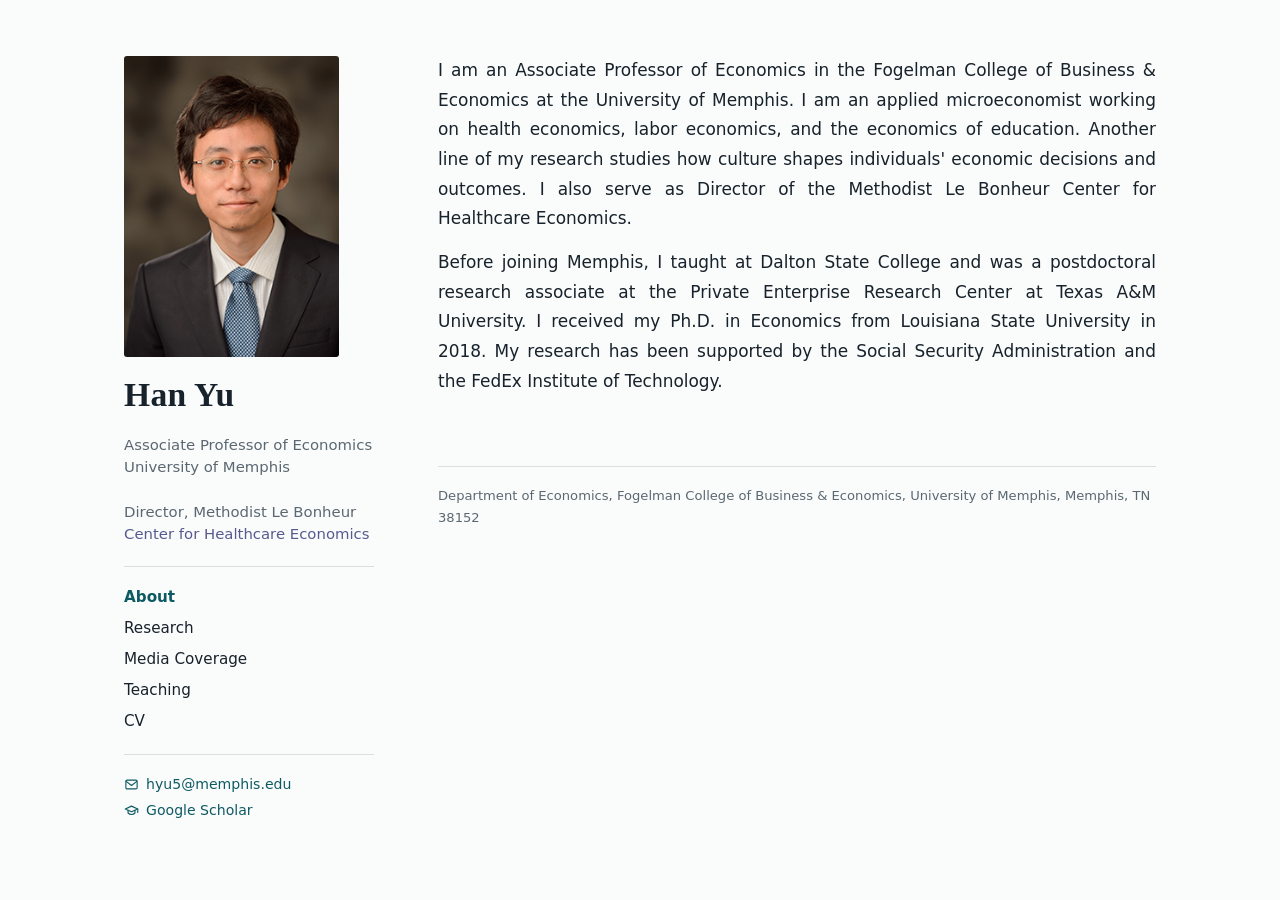
==== index.html @ abc82f6a "Add files via upload" ====
<!doctype html>
<html lang="en">
<head>
<meta charset="utf-8">
<meta name="viewport" content="width=device-width, initial-scale=1">
<title>Han Yu | Economics, University of Memphis</title>
<meta name="description" content="Han Yu is an Associate Professor of Economics at the University of Memphis and Director of the Methodist Le Bonheur Center for Healthcare Economics. Research in health economics, labor economics, and the economics of education.">
<link rel="stylesheet" href="style.css">
</head>
<body class="home">
<div class="wrap">
<aside>
<img class="photo" src="assets/han-yu.jpg" alt="Portrait of Han Yu">
<div class="sname">
<h1>Han Yu</h1>
</div>
<p class="role">Associate Professor of Economics<br>University of Memphis<br><br>Director, Methodist Le Bonheur <a class="ctr" href="https://www.memphis.edu/mlche/index.php">Center for Healthcare Economics</a></p>
<nav aria-label="Pages">
<a href="index.html" aria-current="page">About</a>
<a href="research.html">Research</a>
<a href="media.html">Media Coverage</a>
<a href="teaching.html">Teaching</a>
<a href="cv.html">CV</a>
</nav>
<div class="contact">
<a class="mail" href="mailto:hyu5@memphis.edu"><svg viewBox="0 0 24 24" width="15" height="15" fill="none" stroke="currentColor" stroke-width="1.8" stroke-linecap="round" stroke-linejoin="round" aria-hidden="true"><rect x="3" y="5" width="18" height="14" rx="2"/><path d="M3.5 7l8.5 6.5L20.5 7"/></svg>hyu5@memphis.edu</a>
<a class="mail" href="https://scholar.google.com/citations?user=G29Zjg8AAAAJ"><svg viewBox="0 0 24 24" width="15" height="15" fill="none" stroke="currentColor" stroke-width="1.8" stroke-linecap="round" stroke-linejoin="round" aria-hidden="true"><path d="M2 9.5L12 5l10 4.5L12 14z"/><path d="M6.5 11.8V16c1.5 1.6 3.4 2.4 5.5 2.4s4-.8 5.5-2.4v-4.2"/><path d="M22 9.5V15"/></svg>Google Scholar</a>
</div>
</aside>
<main>
<section id="about">
<p class="bio">I am an Associate Professor of Economics in the Fogelman College of Business &amp; Economics at the University of Memphis. I am an applied microeconomist working on health economics, labor economics, and the economics of education. Another line of my research studies how culture shapes individuals' economic decisions and outcomes. I also serve as Director of the Methodist Le Bonheur Center for Healthcare Economics.</p>
<p class="bio">Before joining Memphis, I taught at Dalton State College and was a postdoctoral research associate at the Private Enterprise Research Center at Texas A&amp;M University. I received my Ph.D. in Economics from Louisiana State University in 2018. My research has been supported by the Social Security Administration and the FedEx Institute of Technology.</p>
</section>
<footer>Department of Economics, Fogelman College of Business &amp; Economics, University of Memphis, Memphis, TN 38152</footer>
</main>
</div>

</body>
</html>
---- style.css ----
/* Layout: fixed identity column on the left, one long reading column on the right; stacks on phones. No external fonts or scripts. */
:root{--bg:#fafbfb;--panel:#f0f3f3;--ink:#17222b;--muted:#5b6872;--line:#d9dfe1;--accent:#0e5a63;--ctr:#565a8f;
--serif:"Iowan Old Style","Palatino Linotype",Palatino,"Book Antiqua",Georgia,"Songti SC",serif;
--sans:system-ui,-apple-system,"Segoe UI",Roboto,"Helvetica Neue","PingFang SC","Microsoft YaHei",sans-serif}
@media (prefers-color-scheme:dark){:root{--bg:#11181d;--panel:#182228;--ink:#e6ecee;--muted:#9aa8b0;--line:#2a373e;--accent:#7cc7cf;--ctr:#a9acd6;color-scheme:dark}}
*{box-sizing:border-box}
html{scroll-behavior:smooth}
@media (prefers-reduced-motion:reduce){html{scroll-behavior:auto}}
body{margin:0;background:var(--bg);color:var(--ink);font:16px/1.65 var(--sans)}
a{color:var(--accent);text-decoration:none}
a:hover{text-decoration:underline}
a:focus-visible{outline:2px solid var(--accent);outline-offset:3px;border-radius:2px}
.wrap{max-width:1080px;margin:0 auto;padding-inline:24px;display:grid;grid-template-columns:250px minmax(0,1fr);gap:64px}
aside{position:sticky;top:0;align-self:start;padding-block:56px 32px;display:flex;flex-direction:column;gap:20px}
.photo{width:215px;aspect-ratio:5/7;object-fit:cover;border-radius:3px;background:var(--panel);max-width:100%}
h1{font:600 2.1rem/1.1 var(--serif);margin:0;letter-spacing:.01em}
.role{color:var(--muted);font-size:.93rem;line-height:1.5;margin:0}
nav{display:flex;flex-direction:column;gap:6px;border-top:1px solid var(--line);padding-top:18px}
nav a{color:var(--ink);font-size:.95rem}
nav a:hover{color:var(--accent)}
.contact{font-size:.88rem;color:var(--muted);display:flex;flex-direction:column;gap:3px;border-top:1px solid var(--line);padding-top:18px}
main{padding-block:56px 80px;display:flex;flex-direction:column;gap:56px;min-width:0}
section{scroll-margin-top:24px}
h2{font:600 1.45rem/1.2 var(--serif);margin:0 0 18px;padding-bottom:10px;border-bottom:1px solid var(--line);text-wrap:balance}
h3{font:600 .8rem/1.3 var(--sans);letter-spacing:.09em;text-transform:uppercase;color:var(--muted);margin:26px 0 10px}
p{margin:0 0 14px;text-align:justify;hyphens:auto;-webkit-hyphens:auto}
aside p{text-align:left;hyphens:manual}
.lead{font:1.2rem/1.6 var(--serif)}
ul{list-style:none;margin:0;padding:0}
.papers{display:flex;flex-direction:column;gap:16px}
.papers .t{display:block;font:600 1.04rem/1.4 var(--serif);color:var(--ink)}
.papers a.t:hover{color:var(--accent)}
.papers .m{display:block;color:var(--muted);font-size:.92rem}
.inst{display:grid;grid-template-columns:210px minmax(0,1fr);gap:8px 28px;padding:16px 0;border-bottom:1px solid var(--line);align-items:baseline}
.inst:last-child{border-bottom:0}
.inst h3{margin:0;line-height:1.6}
.rows li{padding:2px 0;font-size:.97rem}
.rows .d,.media .d{color:var(--muted);font-size:.86rem;font-variant-numeric:tabular-nums;white-space:nowrap}
.media li{display:grid;grid-template-columns:150px minmax(0,1fr) auto;gap:14px;padding:9px 0;border-bottom:1px solid var(--line);align-items:baseline}
.media .o{font-weight:600;font-size:.9rem}
.media .t{color:var(--ink);font-size:.95rem}
.media .t:hover{color:var(--accent)}
.btn{display:inline-block;border:1px solid var(--accent);padding:8px 16px;border-radius:3px;font-size:.93rem}
.btn:hover{background:var(--accent);color:var(--bg);text-decoration:none}
.cite{display:flex;align-items:center;gap:8px;margin-top:5px;font-size:.8rem;color:var(--muted);font-variant-numeric:tabular-nums}
.cite i{display:block;height:7px;min-width:3px;border-radius:2px;background:var(--accent);opacity:.8}
.cite b{font-weight:500}
.metrics{color:var(--muted);font-size:.9rem;margin:-6px 0 4px}
.mail{display:inline-flex;align-items:center;gap:7px}
.cvl li{display:grid;grid-template-columns:120px minmax(0,1fr);gap:16px;padding:4px 0;font-size:.96rem;align-items:baseline}
.cvl .d{color:var(--muted);font-size:.86rem;font-variant-numeric:tabular-nums}
.bio{font-size:1.06rem;line-height:1.75}
.ctr{color:var(--ctr)}
.grp{font:italic 600 1.05rem/1.4 var(--serif);text-align:left;margin:26px 0 6px}
h2+.grp{margin-top:4px}
.btnrow{display:flex;flex-wrap:wrap;gap:12px;text-align:left}
.btnrow .btn{font-weight:600}
#research h3{font-size:1.3rem;letter-spacing:.06em;color:var(--ink);margin:36px 0 16px}
.small{color:var(--muted);font-size:.92rem}
footer{color:var(--muted);font-size:.82rem;border-top:1px solid var(--line);padding-top:18px}
@media (max-width:820px){
.wrap{grid-template-columns:1fr;gap:0;padding-inline:20px}
aside{position:static;padding-block:32px 8px}
.photo{width:160px}
nav{flex-direction:row;flex-wrap:wrap;gap:6px 18px}
main{padding-block:32px 56px;gap:44px}
.media li{grid-template-columns:1fr;gap:2px}
.inst{grid-template-columns:1fr;gap:6px}
.cvl li{grid-template-columns:1fr;gap:0;padding:6px 0}
}
nav a[aria-current]{color:var(--accent);font-weight:600}
@media (max-width:820px){body.sub .photo{display:none}}
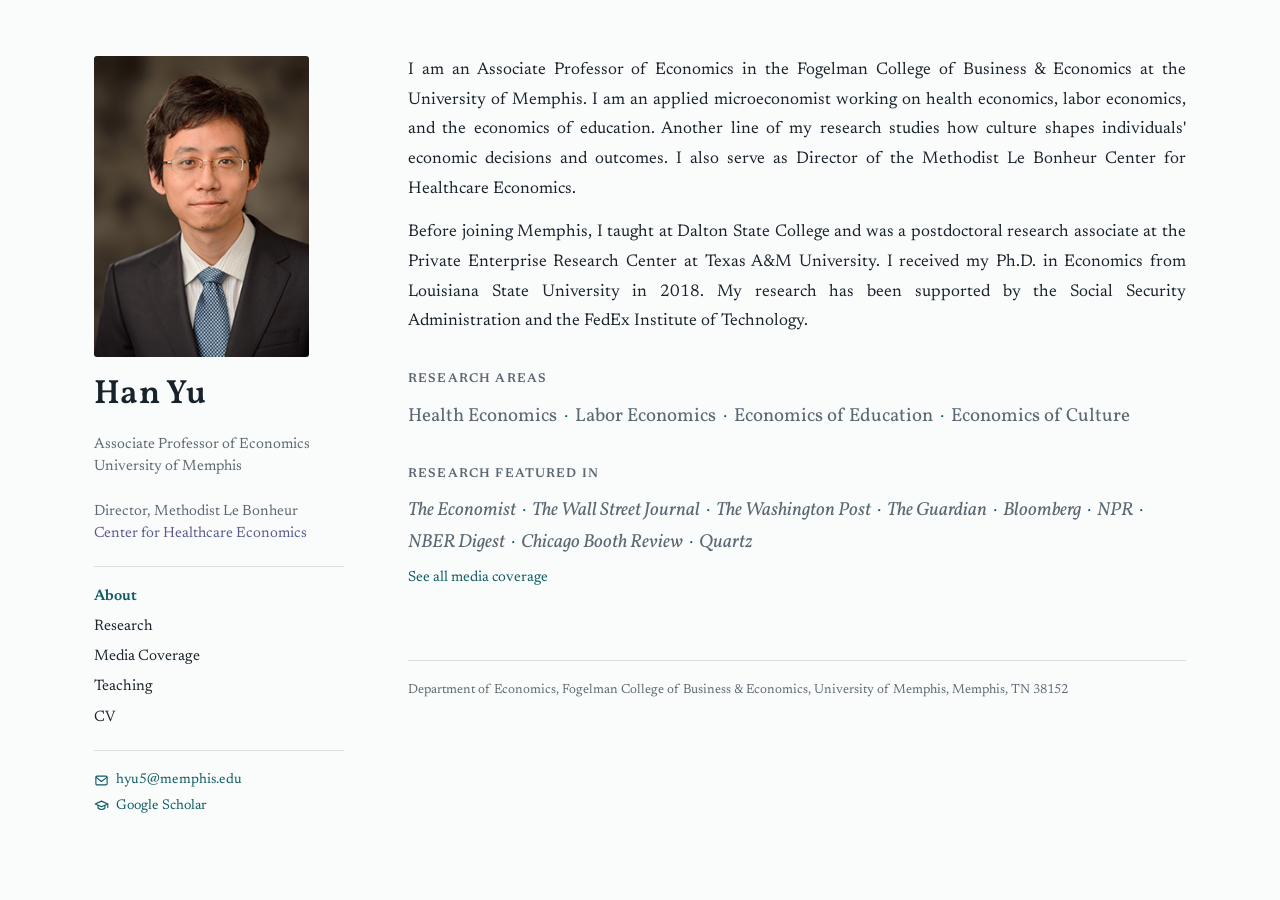
==== commit 25439d87: "Add files via upload" ====
--- a/index.html
+++ b/index.html
@@ -31,6 +31,11 @@
 <section id="about">
 <p class="bio">I am an Associate Professor of Economics in the Fogelman College of Business &amp; Economics at the University of Memphis. I am an applied microeconomist working on health economics, labor economics, and the economics of education. Another line of my research studies how culture shapes individuals' economic decisions and outcomes. I also serve as Director of the Methodist Le Bonheur Center for Healthcare Economics.</p>
 <p class="bio">Before joining Memphis, I taught at Dalton State College and was a postdoctoral research associate at the Private Enterprise Research Center at Texas A&amp;M University. I received my Ph.D. in Economics from Louisiana State University in 2018. My research has been supported by the Social Security Administration and the FedEx Institute of Technology.</p>
+<h3>Research areas</h3>
+<p class="feat">Health Economics <b>&middot;</b> Labor Economics <b>&middot;</b> Economics of Education <b>&middot;</b> Economics of Culture</p>
+<h3>Research featured in</h3>
+<p class="feat outlets">The Economist <b>&middot;</b> The Wall Street Journal <b>&middot;</b> The Washington Post <b>&middot;</b> The Guardian <b>&middot;</b> Bloomberg <b>&middot;</b> NPR <b>&middot;</b> NBER Digest <b>&middot;</b> Chicago Booth Review <b>&middot;</b> Quartz</p>
+<p class="small" style="text-align:left"><a href="media.html">See all media coverage</a></p>
 </section>
 <footer>Department of Economics, Fogelman College of Business &amp; Economics, University of Memphis, Memphis, TN 38152</footer>
 </main>
--- a/style.css
+++ b/style.css
@@ -1,17 +1,25 @@
 
+@font-face{font-family:Vollkorn;src:url(assets/fonts/vollkorn-latin-400-normal.woff2) format('woff2');font-weight:400;font-style:normal;font-display:swap}
+@font-face{font-family:Vollkorn;src:url(assets/fonts/vollkorn-latin-400-italic.woff2) format('woff2');font-weight:400;font-style:italic;font-display:swap}
+@font-face{font-family:Vollkorn;src:url(assets/fonts/vollkorn-latin-600-normal.woff2) format('woff2');font-weight:600;font-style:normal;font-display:swap}
+@font-face{font-family:Vollkorn;src:url(assets/fonts/vollkorn-latin-600-italic.woff2) format('woff2');font-weight:600;font-style:italic;font-display:swap}
+@font-face{font-family:Newsreader;src:url(assets/fonts/newsreader-latin-400-normal.woff2) format('woff2');font-weight:400;font-style:normal;font-display:swap}
+@font-face{font-family:Newsreader;src:url(assets/fonts/newsreader-latin-400-italic.woff2) format('woff2');font-weight:400;font-style:italic;font-display:swap}
+@font-face{font-family:Newsreader;src:url(assets/fonts/newsreader-latin-600-normal.woff2) format('woff2');font-weight:600;font-style:normal;font-display:swap}
+@font-face{font-family:Newsreader;src:url(assets/fonts/newsreader-latin-600-italic.woff2) format('woff2');font-weight:600;font-style:italic;font-display:swap}
 /* Layout: fixed identity column on the left, one long reading column on the right; stacks on phones. No external fonts or scripts. */
 :root{--bg:#fafbfb;--panel:#f0f3f3;--ink:#17222b;--muted:#5b6872;--line:#d9dfe1;--accent:#0e5a63;--ctr:#565a8f;
---serif:"Iowan Old Style","Palatino Linotype",Palatino,"Book Antiqua",Georgia,"Songti SC",serif;
---sans:system-ui,-apple-system,"Segoe UI",Roboto,"Helvetica Neue","PingFang SC","Microsoft YaHei",sans-serif}
+--serif:Vollkorn,"Iowan Old Style","Palatino Linotype",Palatino,"Book Antiqua",Georgia,"Songti SC",serif;
+--sans:Newsreader,Georgia,"Songti SC",system-ui,-apple-system,"Segoe UI",Roboto,"Helvetica Neue","PingFang SC","Microsoft YaHei",sans-serif}
 @media (prefers-color-scheme:dark){:root{--bg:#11181d;--panel:#182228;--ink:#e6ecee;--muted:#9aa8b0;--line:#2a373e;--accent:#7cc7cf;--ctr:#a9acd6;color-scheme:dark}}
 *{box-sizing:border-box}
 html{scroll-behavior:smooth}
 @media (prefers-reduced-motion:reduce){html{scroll-behavior:auto}}
-body{margin:0;background:var(--bg);color:var(--ink);font:16px/1.65 var(--sans)}
+body{margin:0;background:var(--bg);color:var(--ink);font:17.5px/1.6 var(--sans)}
 a{color:var(--accent);text-decoration:none}
 a:hover{text-decoration:underline}
 a:focus-visible{outline:2px solid var(--accent);outline-offset:3px;border-radius:2px}
-.wrap{max-width:1080px;margin:0 auto;padding-inline:24px;display:grid;grid-template-columns:250px minmax(0,1fr);gap:64px}
+.wrap{max-width:1140px;margin:0 auto;padding-inline:24px;display:grid;grid-template-columns:250px minmax(0,1fr);gap:64px}
 aside{position:sticky;top:0;align-self:start;padding-block:56px 32px;display:flex;flex-direction:column;gap:20px}
 .photo{width:215px;aspect-ratio:5/7;object-fit:cover;border-radius:3px;background:var(--panel);max-width:100%}
 h1{font:600 2.1rem/1.1 var(--serif);margin:0;letter-spacing:.01em}
@@ -38,8 +46,8 @@
 .rows li{padding:2px 0;font-size:.97rem}
 .rows .d,.media .d{color:var(--muted);font-size:.86rem;font-variant-numeric:tabular-nums;white-space:nowrap}
 .media li{display:grid;grid-template-columns:150px minmax(0,1fr) auto;gap:14px;padding:9px 0;border-bottom:1px solid var(--line);align-items:baseline}
-.media .o{font-weight:600;font-size:.9rem}
-.media .t{color:var(--ink);font-size:.95rem}
+.media .o{font-weight:600;font-size:.86rem;color:var(--muted)}
+.media .t{color:var(--ink);font:1.04rem/1.45 var(--serif)}
 .media .t:hover{color:var(--accent)}
 .btn{display:inline-block;border:1px solid var(--accent);padding:8px 16px;border-radius:3px;font-size:.93rem}
 .btn:hover{background:var(--accent);color:var(--bg);text-decoration:none}
@@ -51,12 +59,18 @@
 .cvl li{display:grid;grid-template-columns:120px minmax(0,1fr);gap:16px;padding:4px 0;font-size:.96rem;align-items:baseline}
 .cvl .d{color:var(--muted);font-size:.86rem;font-variant-numeric:tabular-nums}
 .bio{font-size:1.06rem;line-height:1.75}
-.ctr{color:var(--ctr)}
-.grp{font:italic 600 1.05rem/1.4 var(--serif);text-align:left;margin:26px 0 6px}
-h2+.grp{margin-top:4px}
+.ctr{color:var(--ctr);display:block}
+.grp{font:italic 600 1.22rem/1.35 var(--serif);text-align:left;hyphens:manual;color:var(--ink);margin:52px 0 2px;padding:14px 16px;background:var(--panel);border-radius:3px}
+h2+.grp{margin-top:6px}
 .btnrow{display:flex;flex-wrap:wrap;gap:12px;text-align:left}
 .btnrow .btn{font-weight:600}
-#research h3{font-size:1.3rem;letter-spacing:.06em;color:var(--ink);margin:36px 0 16px}
+#research h3{font-size:1.2rem;letter-spacing:.06em;color:var(--ink);margin:48px 0 18px;padding:12px 16px;background:var(--panel);border-radius:3px}
+#research h2+h3,#research .metrics+h3{margin-top:6px}
+.papers .m i{font-weight:600}
+#about h3{margin:34px 0 12px}
+.feat{color:var(--muted);font:1.18rem/1.7 var(--serif);text-align:left;hyphens:manual;margin-bottom:8px}
+.outlets{font-style:italic;color:var(--muted)}
+.feat b{font-style:normal;color:var(--accent);font-weight:400;padding:0 3px}
 .small{color:var(--muted);font-size:.92rem}
 footer{color:var(--muted);font-size:.82rem;border-top:1px solid var(--line);padding-top:18px}
 @media (max-width:820px){
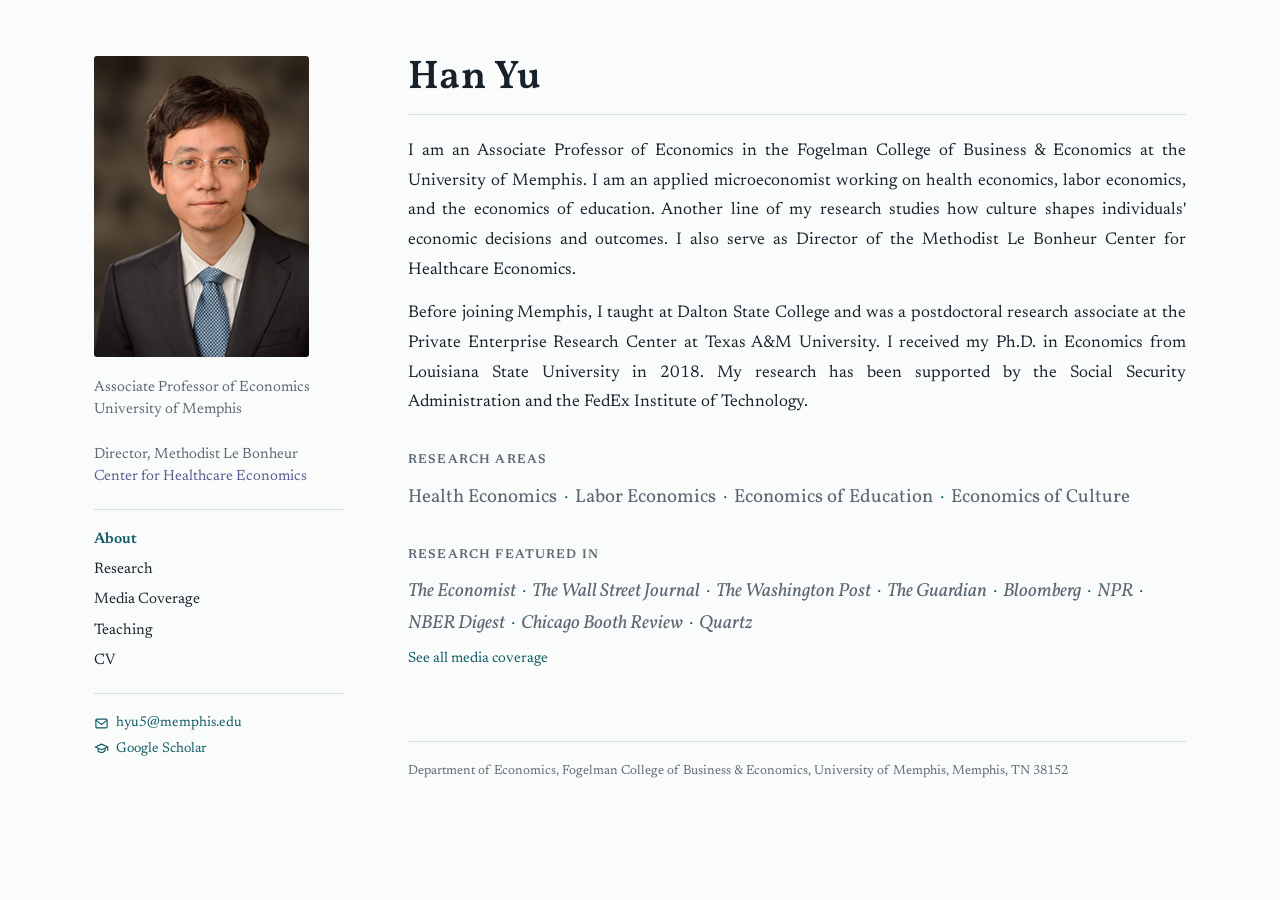
==== commit 3f14cc81: "Add files via upload" ====
--- a/index.html
+++ b/index.html
@@ -29,6 +29,7 @@
 </aside>
 <main>
 <section id="about">
+<h1 class="mname">Han Yu</h1>
 <p class="bio">I am an Associate Professor of Economics in the Fogelman College of Business &amp; Economics at the University of Memphis. I am an applied microeconomist working on health economics, labor economics, and the economics of education. Another line of my research studies how culture shapes individuals' economic decisions and outcomes. I also serve as Director of the Methodist Le Bonheur Center for Healthcare Economics.</p>
 <p class="bio">Before joining Memphis, I taught at Dalton State College and was a postdoctoral research associate at the Private Enterprise Research Center at Texas A&amp;M University. I received my Ph.D. in Economics from Louisiana State University in 2018. My research has been supported by the Social Security Administration and the FedEx Institute of Technology.</p>
 <h3>Research areas</h3>
--- a/style.css
+++ b/style.css
@@ -84,4 +84,6 @@
 .cvl li{grid-template-columns:1fr;gap:0;padding:6px 0}
 }
 nav a[aria-current]{color:var(--accent);font-weight:600}
-@media (max-width:820px){body.sub .photo{display:none}}
+.mname{font-size:2.5rem;margin:0 0 22px;padding-bottom:14px;border-bottom:1px solid var(--line)}
+body.home .sname{display:none}
+@media (max-width:820px){body.sub .photo{display:none}body.home .sname{display:block}.mname{display:none}}
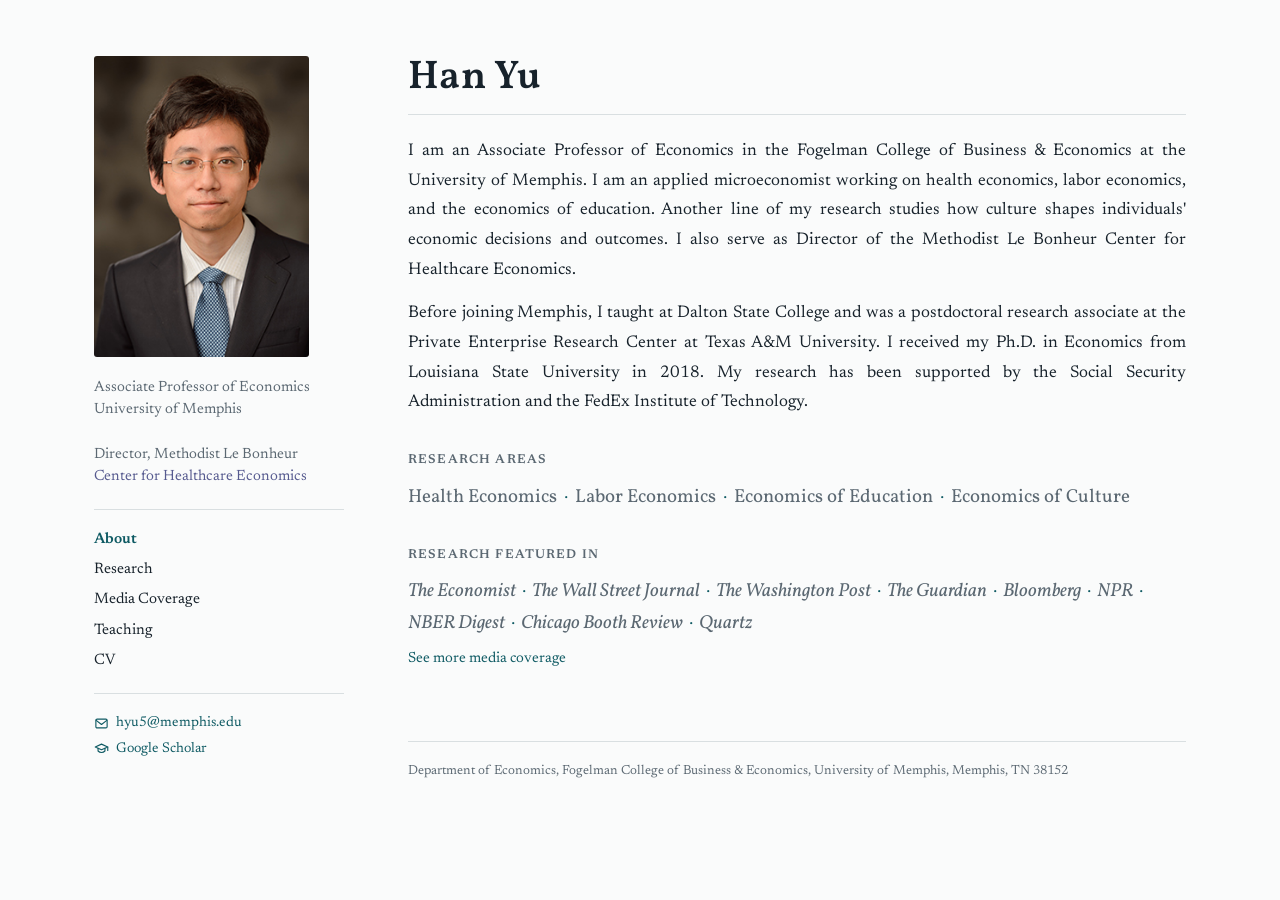
==== commit be648536: "Add files via upload" ====
--- a/index.html
+++ b/index.html
@@ -36,7 +36,7 @@
 <p class="feat">Health Economics <b>&middot;</b> Labor Economics <b>&middot;</b> Economics of Education <b>&middot;</b> Economics of Culture</p>
 <h3>Research featured in</h3>
 <p class="feat outlets">The Economist <b>&middot;</b> The Wall Street Journal <b>&middot;</b> The Washington Post <b>&middot;</b> The Guardian <b>&middot;</b> Bloomberg <b>&middot;</b> NPR <b>&middot;</b> NBER Digest <b>&middot;</b> Chicago Booth Review <b>&middot;</b> Quartz</p>
-<p class="small" style="text-align:left"><a href="media.html">See all media coverage</a></p>
+<p class="small" style="text-align:left"><a href="media.html">See more media coverage</a></p>
 </section>
 <footer>Department of Economics, Fogelman College of Business &amp; Economics, University of Memphis, Memphis, TN 38152</footer>
 </main>
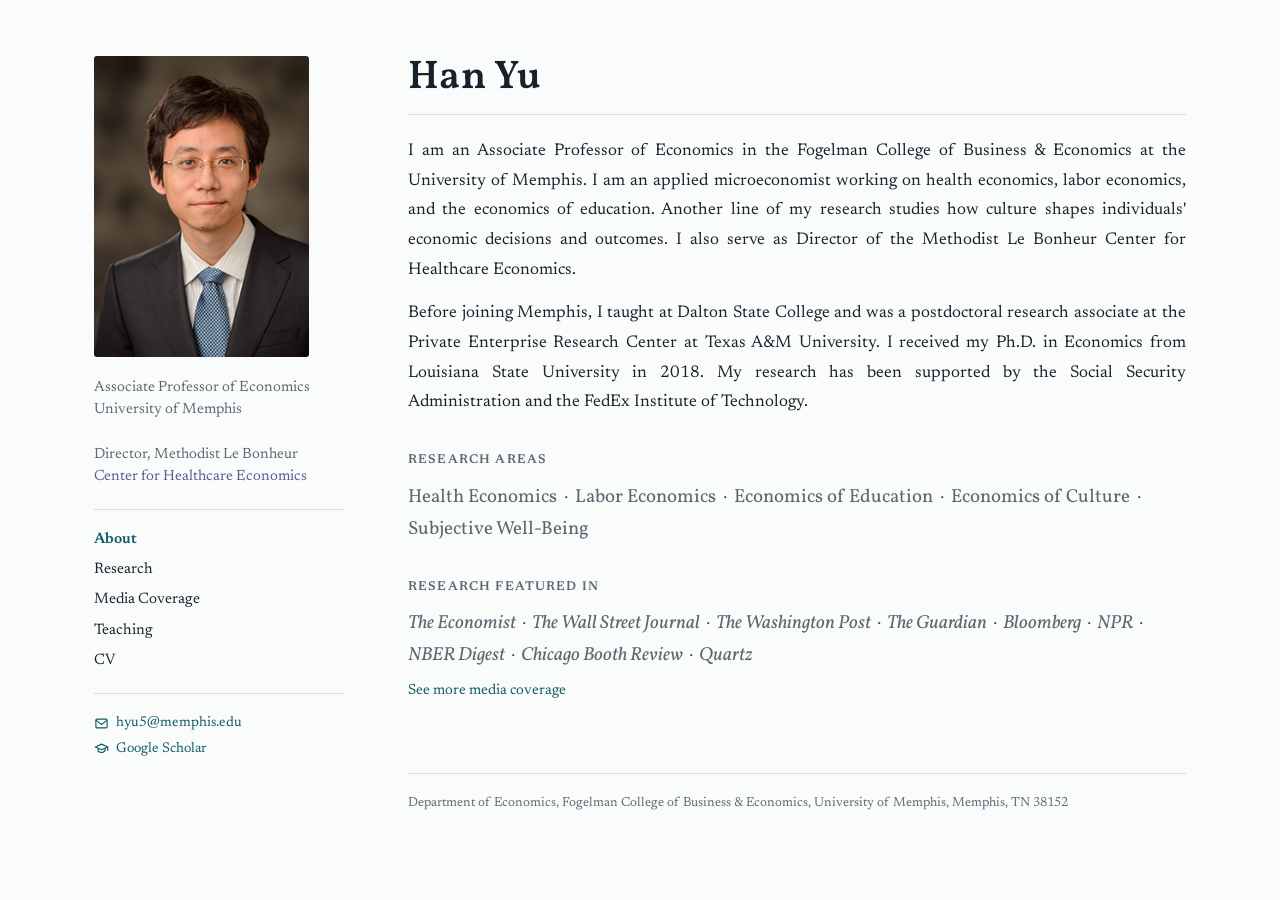
==== commit e672185d: "Add files via upload" ====
--- a/index.html
+++ b/index.html
@@ -33,7 +33,7 @@
 <p class="bio">I am an Associate Professor of Economics in the Fogelman College of Business &amp; Economics at the University of Memphis. I am an applied microeconomist working on health economics, labor economics, and the economics of education. Another line of my research studies how culture shapes individuals' economic decisions and outcomes. I also serve as Director of the Methodist Le Bonheur Center for Healthcare Economics.</p>
 <p class="bio">Before joining Memphis, I taught at Dalton State College and was a postdoctoral research associate at the Private Enterprise Research Center at Texas A&amp;M University. I received my Ph.D. in Economics from Louisiana State University in 2018. My research has been supported by the Social Security Administration and the FedEx Institute of Technology.</p>
 <h3>Research areas</h3>
-<p class="feat">Health Economics <b>&middot;</b> Labor Economics <b>&middot;</b> Economics of Education <b>&middot;</b> Economics of Culture</p>
+<p class="feat">Health Economics <b>&middot;</b> Labor Economics <b>&middot;</b> Economics of Education <b>&middot;</b> Economics of Culture <b>&middot;</b> Subjective Well-Being</p>
 <h3>Research featured in</h3>
 <p class="feat outlets">The Economist <b>&middot;</b> The Wall Street Journal <b>&middot;</b> The Washington Post <b>&middot;</b> The Guardian <b>&middot;</b> Bloomberg <b>&middot;</b> NPR <b>&middot;</b> NBER Digest <b>&middot;</b> Chicago Booth Review <b>&middot;</b> Quartz</p>
 <p class="small" style="text-align:left"><a href="media.html">See more media coverage</a></p>
--- a/style.css
+++ b/style.css
@@ -71,6 +71,7 @@
 .feat{color:var(--muted);font:1.18rem/1.7 var(--serif);text-align:left;hyphens:manual;margin-bottom:8px}
 .outlets{font-style:italic;color:var(--muted)}
 .feat b{font-style:normal;color:var(--accent);font-weight:400;padding:0 3px}
+.cvl li>span:last-child{text-align:justify;hyphens:auto;-webkit-hyphens:auto}
 .small{color:var(--muted);font-size:.92rem}
 footer{color:var(--muted);font-size:.82rem;border-top:1px solid var(--line);padding-top:18px}
 @media (max-width:820px){
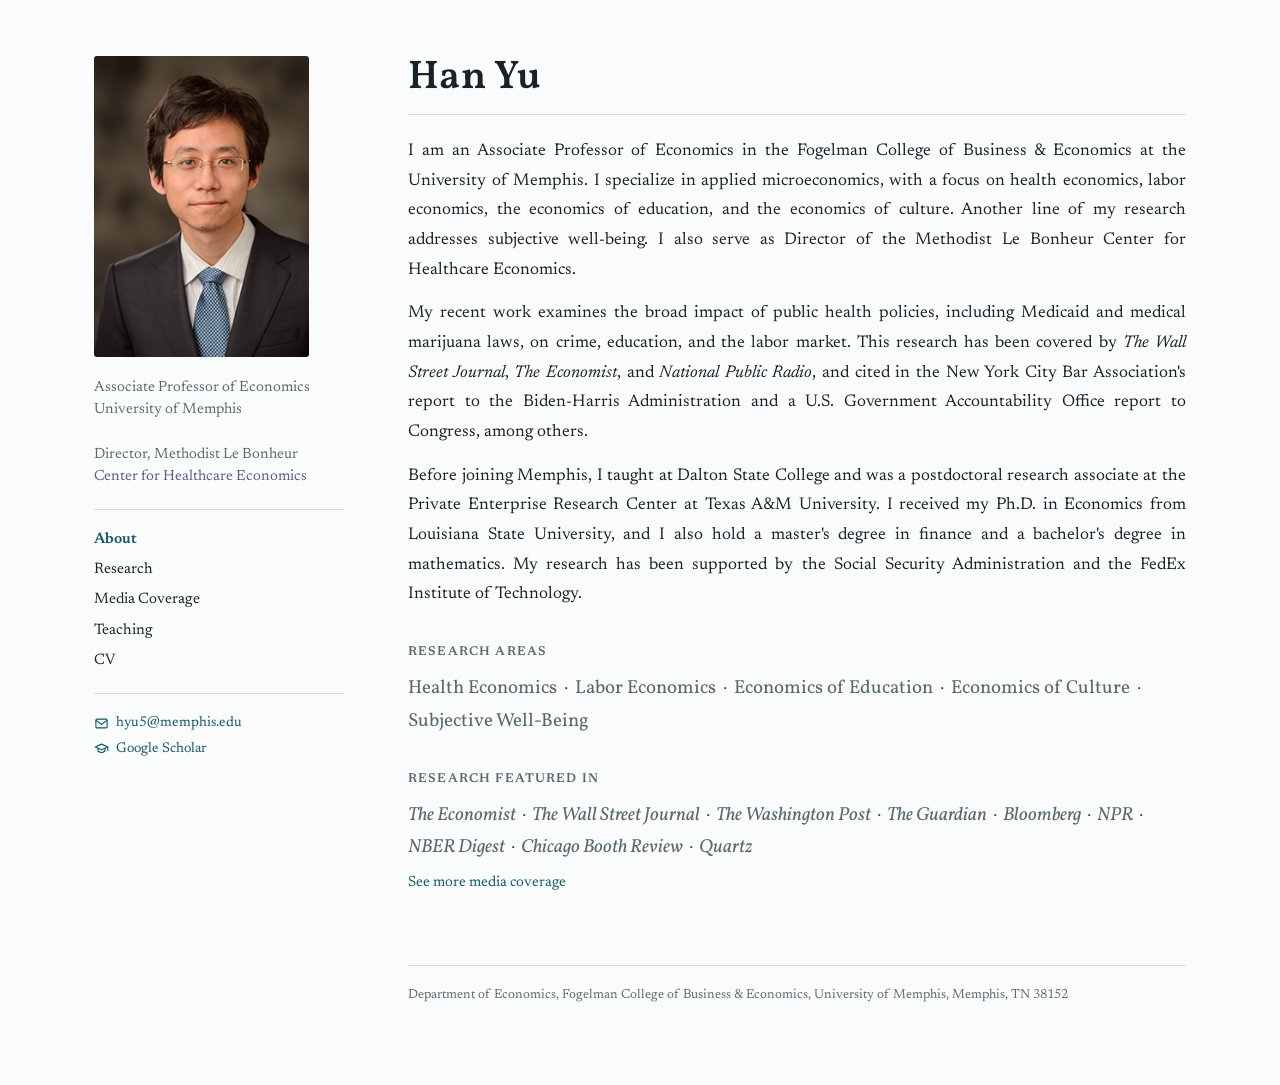
==== commit 0b2e9cb0: "Add files via upload" ====
--- a/index.html
+++ b/index.html
@@ -30,8 +30,9 @@
 <main>
 <section id="about">
 <h1 class="mname">Han Yu</h1>
-<p class="bio">I am an Associate Professor of Economics in the Fogelman College of Business &amp; Economics at the University of Memphis. I am an applied microeconomist working on health economics, labor economics, and the economics of education. Another line of my research studies how culture shapes individuals' economic decisions and outcomes. I also serve as Director of the Methodist Le Bonheur Center for Healthcare Economics.</p>
-<p class="bio">Before joining Memphis, I taught at Dalton State College and was a postdoctoral research associate at the Private Enterprise Research Center at Texas A&amp;M University. I received my Ph.D. in Economics from Louisiana State University in 2018. My research has been supported by the Social Security Administration and the FedEx Institute of Technology.</p>
+<p class="bio">I am an Associate Professor of Economics in the Fogelman College of Business &amp; Economics at the University of Memphis. I specialize in applied microeconomics, with a focus on health economics, labor economics, the economics of education, and the economics of culture. Another line of my research addresses subjective well-being. I also serve as Director of the Methodist Le Bonheur Center for Healthcare Economics.</p>
+<p class="bio">My recent work examines the broad impact of public health policies, including Medicaid and medical marijuana laws, on crime, education, and the labor market. This research has been covered by <i>The Wall Street Journal</i>, <i>The Economist</i>, and <i>National Public Radio</i>, and cited in the New York City Bar Association's report to the Biden-Harris Administration and a U.S. Government Accountability Office report to Congress, among others.</p>
+<p class="bio">Before joining Memphis, I taught at Dalton State College and was a postdoctoral research associate at the Private Enterprise Research Center at Texas A&amp;M University. I received my Ph.D. in Economics from Louisiana State University, and I also hold a master's degree in finance and a bachelor's degree in mathematics. My research has been supported by the Social Security Administration and the FedEx Institute of Technology.</p>
 <h3>Research areas</h3>
 <p class="feat">Health Economics <b>&middot;</b> Labor Economics <b>&middot;</b> Economics of Education <b>&middot;</b> Economics of Culture <b>&middot;</b> Subjective Well-Being</p>
 <h3>Research featured in</h3>
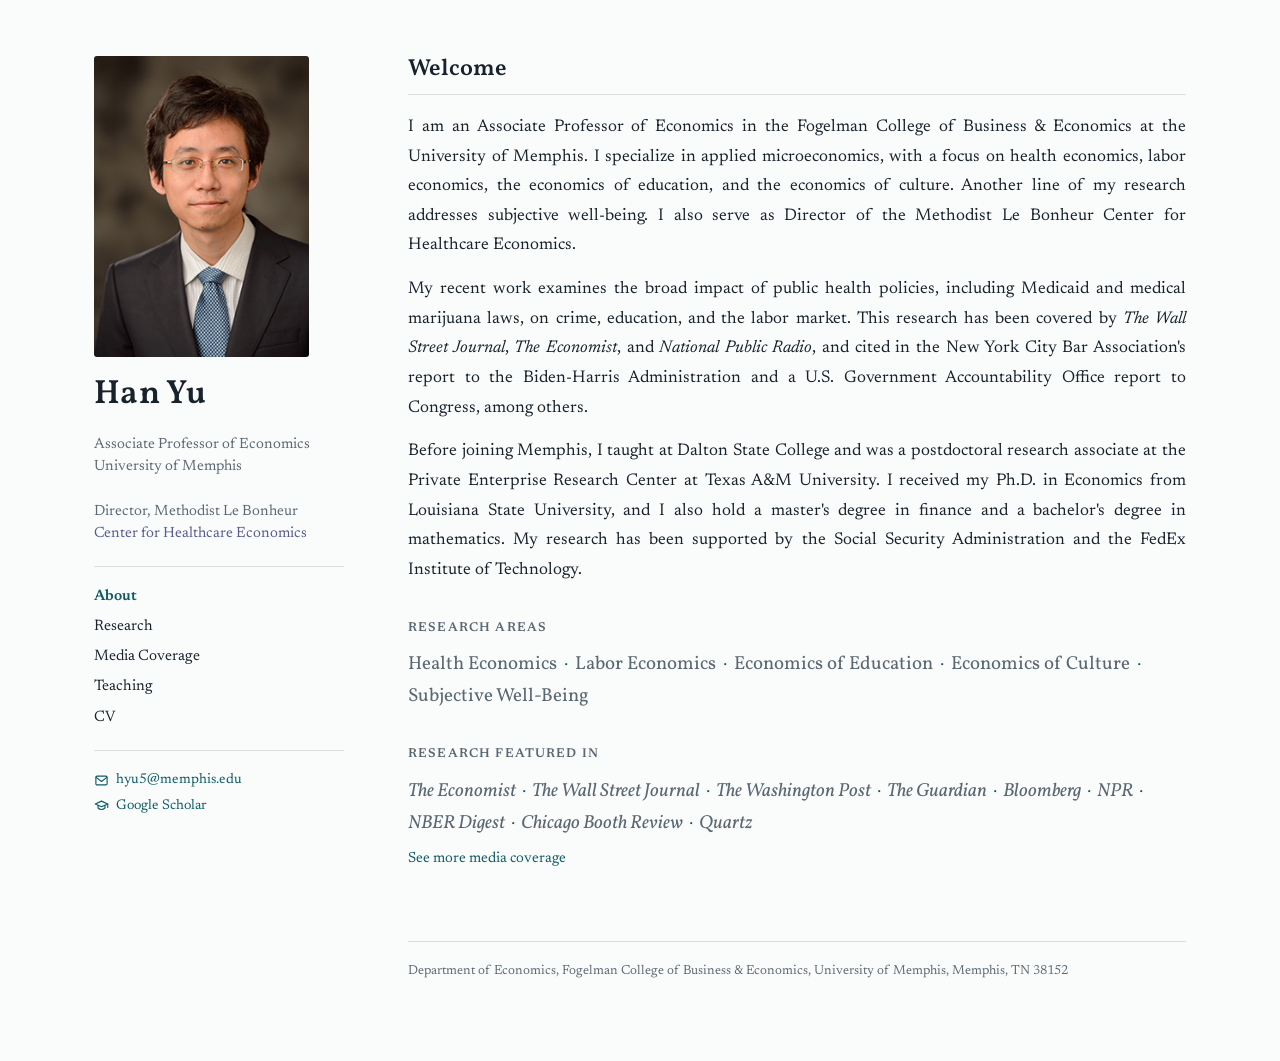
==== commit 59c1bace: "Add files via upload" ====
--- a/index.html
+++ b/index.html
@@ -29,7 +29,7 @@
 </aside>
 <main>
 <section id="about">
-<h1 class="mname">Han Yu</h1>
+<h2>Welcome</h2>
 <p class="bio">I am an Associate Professor of Economics in the Fogelman College of Business &amp; Economics at the University of Memphis. I specialize in applied microeconomics, with a focus on health economics, labor economics, the economics of education, and the economics of culture. Another line of my research addresses subjective well-being. I also serve as Director of the Methodist Le Bonheur Center for Healthcare Economics.</p>
 <p class="bio">My recent work examines the broad impact of public health policies, including Medicaid and medical marijuana laws, on crime, education, and the labor market. This research has been covered by <i>The Wall Street Journal</i>, <i>The Economist</i>, and <i>National Public Radio</i>, and cited in the New York City Bar Association's report to the Biden-Harris Administration and a U.S. Government Accountability Office report to Congress, among others.</p>
 <p class="bio">Before joining Memphis, I taught at Dalton State College and was a postdoctoral research associate at the Private Enterprise Research Center at Texas A&amp;M University. I received my Ph.D. in Economics from Louisiana State University, and I also hold a master's degree in finance and a bachelor's degree in mathematics. My research has been supported by the Social Security Administration and the FedEx Institute of Technology.</p>
--- a/style.css
+++ b/style.css
@@ -85,6 +85,4 @@
 .cvl li{grid-template-columns:1fr;gap:0;padding:6px 0}
 }
 nav a[aria-current]{color:var(--accent);font-weight:600}
-.mname{font-size:2.5rem;margin:0 0 22px;padding-bottom:14px;border-bottom:1px solid var(--line)}
-body.home .sname{display:none}
-@media (max-width:820px){body.sub .photo{display:none}body.home .sname{display:block}.mname{display:none}}
+@media (max-width:820px){body.sub .photo{display:none}}
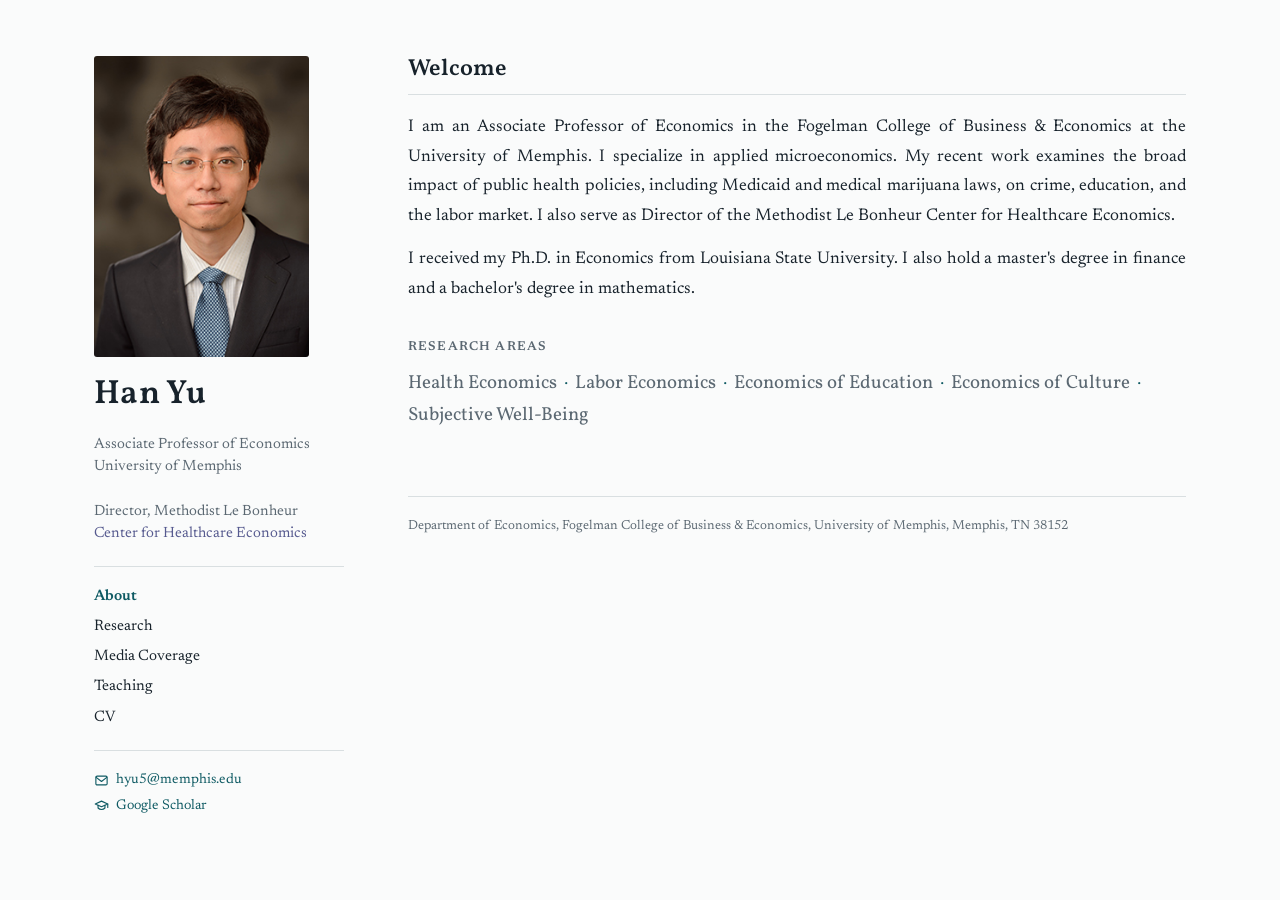
==== commit 8cd90681: "Add files via upload" ====
--- a/index.html
+++ b/index.html
@@ -30,14 +30,10 @@
 <main>
 <section id="about">
 <h2>Welcome</h2>
-<p class="bio">I am an Associate Professor of Economics in the Fogelman College of Business &amp; Economics at the University of Memphis. I specialize in applied microeconomics, with a focus on health economics, labor economics, the economics of education, and the economics of culture. Another line of my research addresses subjective well-being. I also serve as Director of the Methodist Le Bonheur Center for Healthcare Economics.</p>
-<p class="bio">My recent work examines the broad impact of public health policies, including Medicaid and medical marijuana laws, on crime, education, and the labor market. This research has been covered by <i>The Wall Street Journal</i>, <i>The Economist</i>, and <i>National Public Radio</i>, and cited in the New York City Bar Association's report to the Biden-Harris Administration and a U.S. Government Accountability Office report to Congress, among others.</p>
-<p class="bio">Before joining Memphis, I taught at Dalton State College and was a postdoctoral research associate at the Private Enterprise Research Center at Texas A&amp;M University. I received my Ph.D. in Economics from Louisiana State University, and I also hold a master's degree in finance and a bachelor's degree in mathematics. My research has been supported by the Social Security Administration and the FedEx Institute of Technology.</p>
+<p class="bio">I am an Associate Professor of Economics in the Fogelman College of Business &amp; Economics at the University of Memphis. I specialize in applied microeconomics. My recent work examines the broad impact of public health policies, including Medicaid and medical marijuana laws, on crime, education, and the labor market. I also serve as Director of the Methodist Le Bonheur Center for Healthcare Economics.</p>
+<p class="bio">I received my Ph.D. in Economics from Louisiana State University. I also hold a master's degree in finance and a bachelor's degree in mathematics.</p>
 <h3>Research areas</h3>
 <p class="feat">Health Economics <b>&middot;</b> Labor Economics <b>&middot;</b> Economics of Education <b>&middot;</b> Economics of Culture <b>&middot;</b> Subjective Well-Being</p>
-<h3>Research featured in</h3>
-<p class="feat outlets">The Economist <b>&middot;</b> The Wall Street Journal <b>&middot;</b> The Washington Post <b>&middot;</b> The Guardian <b>&middot;</b> Bloomberg <b>&middot;</b> NPR <b>&middot;</b> NBER Digest <b>&middot;</b> Chicago Booth Review <b>&middot;</b> Quartz</p>
-<p class="small" style="text-align:left"><a href="media.html">See more media coverage</a></p>
 </section>
 <footer>Department of Economics, Fogelman College of Business &amp; Economics, University of Memphis, Memphis, TN 38152</footer>
 </main>
